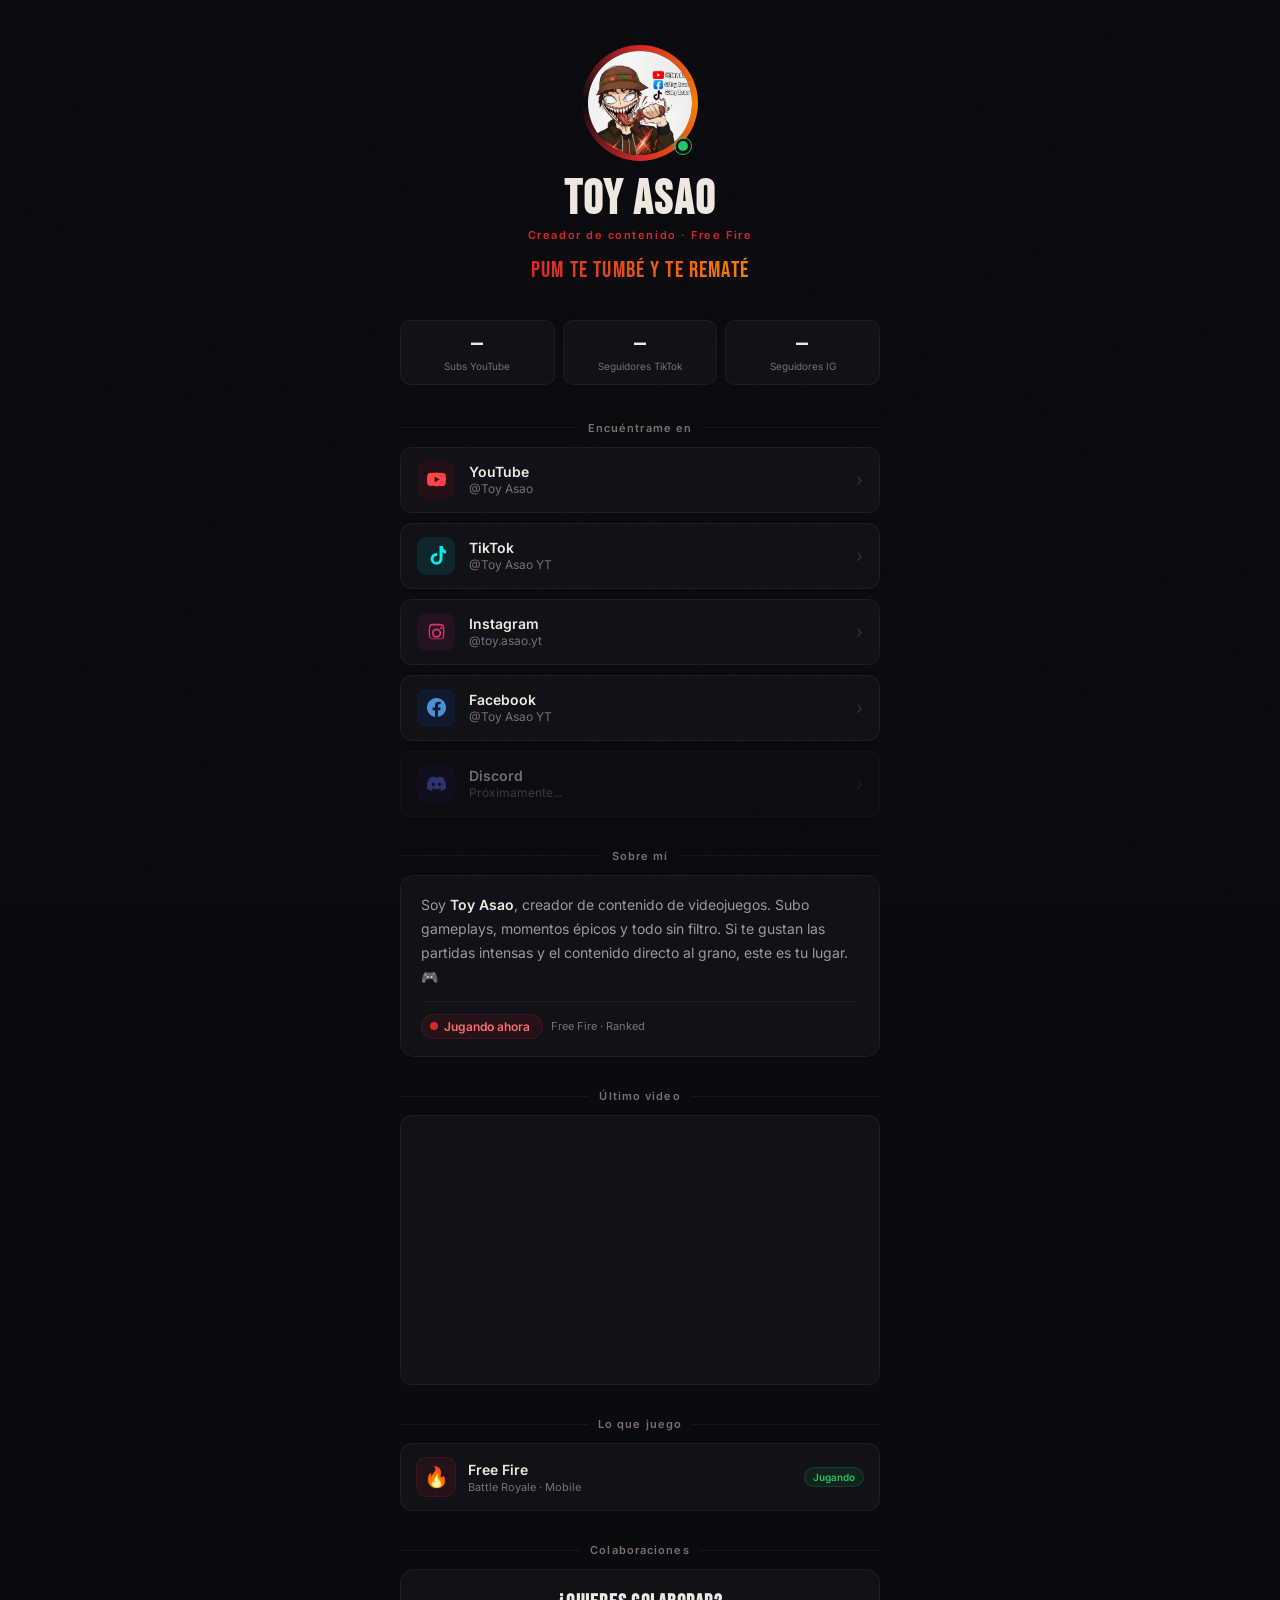
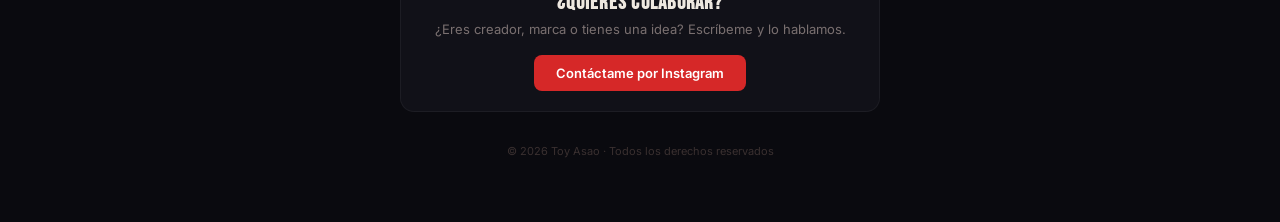
==== index.html @ 59c83bf9 "Add files via upload" ====
<!DOCTYPE html>
<html lang="es">
<head>
  <meta charset="UTF-8">
  <meta name="viewport" content="width=device-width, initial-scale=1.0">
  <title>Toy Asao — Free Fire Creator</title>
  <link rel="stylesheet" href="styles.css">
</head>
<body>

<main class="wrap">

  <!-- ══════════════════════════════════════
       HERO — Foto, nombre y frase
       ══════════════════════════════════════ -->
  <section class="hero">

    <div class="pfp-shell">
      <div class="pfp-ring"></div>
      <img class="pfp-img"
           src="[data-uri]"
           alt="Toy Asao">
      <div class="live-dot"></div>
    </div>

    <h1 class="name">Toy Asao</h1>
    <p class="tagline">Creador de contenido · Free Fire</p>
    <p class="phrase"><span>Pum te tumbé y te rematé</span></p>

  </section>


  <!-- ══════════════════════════════════════
       ESTADÍSTICAS
       Actualiza los números en script.js → STATS
       ══════════════════════════════════════ -->
  <div class="stats">
    <div class="stat">
      <span class="stat-num" id="yt-subs">—</span>
      <span class="stat-label">Subs YouTube</span>
    </div>
    <div class="stat">
      <span class="stat-num" id="tt-followers">—</span>
      <span class="stat-label">Seguidores TikTok</span>
    </div>
    <div class="stat">
      <span class="stat-num" id="ig-followers">—</span>
      <span class="stat-label">Seguidores IG</span>
    </div>
  </div>


  <!-- ══════════════════════════════════════
       REDES SOCIALES
       Para cambiar un link: edita el href=""
       ══════════════════════════════════════ -->
  <div class="sec-title">
    <div class="sec-line"></div>
    <span>Encuéntrame en</span>
    <div class="sec-line"></div>
  </div>

  <div class="links">

    <!-- YouTube -->
    <a class="link-btn btn-yt"
       href="https://youtube.com/@toyasao7"
       target="_blank" rel="noopener">
      <div class="btn-icon icon-yt">
        <svg fill="#FF4444" viewBox="0 0 24 24">
          <path d="M23.5 6.2a3 3 0 0 0-2.1-2.1C19.5 3.6 12 3.6 12 3.6s-7.5 0-9.4.5A3 3 0 0 0 .5 6.2 31.2 31.2 0 0 0 0 12a31.2 31.2 0 0 0 .5 5.8 3 3 0 0 0 2.1 2.1c1.9.5 9.4.5 9.4.5s7.5 0 9.4-.5a3 3 0 0 0 2.1-2.1A31.2 31.2 0 0 0 24 12a31.2 31.2 0 0 0-.5-5.8zM9.6 15.6V8.4l6.2 3.6-6.2 3.6z"/>
        </svg>
      </div>
      <div class="btn-info">
        <span class="btn-name">YouTube</span>
        <span class="btn-handle">@Toy Asao</span>
      </div>
      <span class="btn-arrow">›</span>
    </a>

    <!-- TikTok -->
    <a class="link-btn btn-tt"
       href="https://www.tiktok.com/@toyasao.ff"
       target="_blank" rel="noopener">
      <div class="btn-icon icon-tt">
        <svg fill="#00F2EA" viewBox="0 0 24 24">
          <path d="M19.6 0h-3.8v16.3a3.8 3.8 0 0 1-3.8 3.8 3.8 3.8 0 0 1-3.8-3.8 3.8 3.8 0 0 1 3.8-3.8c.4 0 .7 0 1 .1V8.8c-.3 0-.7-.1-1-.1A7.5 7.5 0 0 0 4.5 16.3 7.5 7.5 0 0 0 12 23.8a7.5 7.5 0 0 0 7.5-7.5V7.9A11.3 11.3 0 0 0 26 10V6.4a7.6 7.6 0 0 1-6.4-6.4z"/>
        </svg>
      </div>
      <div class="btn-info">
        <span class="btn-name">TikTok</span>
        <span class="btn-handle">@Toy Asao YT</span>
      </div>
      <span class="btn-arrow">›</span>
    </a>

    <!-- Instagram -->
    <a class="link-btn btn-ig"
       href="https://www.instagram.com/toy.asao.yt"
       target="_blank" rel="noopener">
      <div class="btn-icon icon-ig">
        <svg fill="#E1306C" viewBox="0 0 24 24">
          <path d="M12 2.2c3.2 0 3.6 0 4.9.1 3.3.1 4.8 1.7 4.9 4.9.1 1.3.1 1.6.1 4.8 0 3.2 0 3.6-.1 4.8-.1 3.2-1.6 4.8-4.9 4.9-1.3.1-1.6.1-4.9.1-3.2 0-3.6 0-4.8-.1-3.3-.1-4.8-1.7-4.9-4.9-.1-1.3-.1-1.6-.1-4.8 0-3.2 0-3.6.1-4.8C2.4 3.9 3.9 2.3 7.2 2.3c1.3-.1 1.6-.1 4.8-.1zm0 2.2c-3.1 0-3.5 0-4.7.1-2.3.1-3.3 1.1-3.4 3.4-.1 1.2-.1 1.5-.1 4.7s0 3.5.1 4.7c.1 2.3 1.1 3.3 3.4 3.4 1.2.1 1.5.1 4.7.1s3.5 0 4.7-.1c2.3-.1 3.3-1.1 3.4-3.4.1-1.2.1-1.5.1-4.7s0-3.5-.1-4.7c-.1-2.3-1.1-3.3-3.4-3.4-1.2-.1-1.5-.1-4.7-.1zm0 3.7a5.9 5.9 0 1 1 0 11.8A5.9 5.9 0 0 1 12 8.1zm0 2.2a3.7 3.7 0 1 0 0 7.4 3.7 3.7 0 0 0 0-7.4zm6.1-3.9a1.4 1.4 0 1 1 0 2.8 1.4 1.4 0 0 1 0-2.8z"/>
        </svg>
      </div>
      <div class="btn-info">
        <span class="btn-name">Instagram</span>
        <span class="btn-handle">@toy.asao.yt</span>
      </div>
      <span class="btn-arrow">›</span>
    </a>

    <!-- Facebook -->
    <a class="link-btn btn-fb"
       href="https://www.facebook.com/share/1F2mTrfVc9/"
       target="_blank" rel="noopener">
      <div class="btn-icon icon-fb">
        <svg fill="#4A90D9" viewBox="0 0 24 24">
          <path d="M24 12.1C24 5.4 18.6 0 12 0S0 5.4 0 12.1C0 18.1 4.4 23.1 10.1 24v-8.4H7.1v-3.5h3V9.4c0-3 1.8-4.6 4.5-4.6 1.3 0 2.7.2 2.7.2v2.9h-1.5c-1.5 0-1.9.9-1.9 1.9v2.2h3.3l-.5 3.5h-2.8V24C19.6 23.1 24 18.1 24 12.1z"/>
        </svg>
      </div>
      <div class="btn-info">
        <span class="btn-name">Facebook</span>
        <span class="btn-handle">@Toy Asao YT</span>
      </div>
      <span class="btn-arrow">›</span>
    </a>

    <!-- Discord — se activa automáticamente cuando pongas el link en script.js -->
    <a class="link-btn btn-dc btn-disabled"
       id="discord-btn"
       href="#"
       target="_blank" rel="noopener">
      <div class="btn-icon icon-dc">
        <svg fill="#5865F2" viewBox="0 0 24 24">
          <path d="M20.3 4.4A19.8 19.8 0 0 0 15.4 3c-.2.4-.5.9-.7 1.3a18.3 18.3 0 0 0-5.5 0A13.4 13.4 0 0 0 8.5 3 19.8 19.8 0 0 0 3.7 4.4C.5 9.2-.3 13.8.1 18.4a20 20 0 0 0 6.1 3.1c.5-.7.9-1.4 1.3-2.1-.7-.3-1.4-.6-2-1l.5-.4a14.2 14.2 0 0 0 12 0l.5.4c-.6.4-1.3.7-2 1 .4.7.8 1.4 1.3 2.1a19.9 19.9 0 0 0 6.1-3.1c.5-5.3-.9-9.9-3.6-14zM8 15.5c-1.2 0-2.1-1.1-2.1-2.4 0-1.3.9-2.4 2.1-2.4 1.2 0 2.1 1.1 2.1 2.4 0 1.3-.9 2.4-2.1 2.4zm7.9 0c-1.2 0-2.1-1.1-2.1-2.4 0-1.3.9-2.4 2.1-2.4 1.2 0 2.1 1.1 2.1 2.4 0 1.3-.9 2.4-2.1 2.4z"/>
        </svg>
      </div>
      <div class="btn-info">
        <span class="btn-name">Discord</span>
        <span class="btn-handle" id="discord-handle">Próximamente...</span>
      </div>
      <span class="btn-arrow">›</span>
    </a>

  </div>


  <!-- ══════════════════════════════════════
       SOBRE MÍ
       Edita el texto dentro del <p> si quieres
       ══════════════════════════════════════ -->
  <div class="sec-title">
    <div class="sec-line"></div>
    <span>Sobre mí</span>
    <div class="sec-line"></div>
  </div>

  <div class="about">
    <p>
      Soy <b>Toy Asao</b>, creador de contenido de videojuegos.
      Subo gameplays, momentos épicos y todo sin filtro.
      Si te gustan las partidas intensas y el contenido directo al grano,
      este es tu lugar. 🎮
    </p>
    <div class="about-game">
      <div class="game-badge">
        <div class="game-dot"></div>
        Jugando ahora
      </div>
      <span class="about-game-label">Free Fire · Ranked</span>
    </div>
  </div>


  <!-- ══════════════════════════════════════
       ÚLTIMO VIDEO DE YOUTUBE
       Para cambiar el video: reemplaza "toyasao7"
       con tu nombre de canal o pega el ID del video
       ══════════════════════════════════════ -->
  <div class="sec-title">
    <div class="sec-line"></div>
    <span>Último video</span>
    <div class="sec-line"></div>
  </div>

  <div class="video-section">
    <div class="video-embed">
      <iframe
        src="https://www.youtube.com/embed?listType=user_uploads&list=toyasao7&index=1"
        title="Último video de Toy Asao"
        allow="accelerometer; autoplay; clipboard-write; encrypted-media; gyroscope; picture-in-picture"
        allowfullscreen>
      </iframe>
    </div>
  </div>


  <!-- ══════════════════════════════════════
       LO QUE JUEGO
       Para agregar más juegos: copia un .game-card
       y cambia el emoji, título y estado
       ══════════════════════════════════════ -->
  <div class="sec-title">
    <div class="sec-line"></div>
    <span>Lo que juego</span>
    <div class="sec-line"></div>
  </div>

  <div class="games">
    <div class="games-grid">

      <div class="game-card">
        <div class="game-icon">🔥</div>
        <div class="game-info">
          <span class="game-title">Free Fire</span>
          <span class="game-status">Battle Royale · Mobile</span>
        </div>
        <span class="playing-badge">Jugando</span>
      </div>

      <!-- Para agregar otro juego, descomenta esto y edita:
      <div class="game-card">
        <div class="game-icon">🎮</div>
        <div class="game-info">
          <span class="game-title">Nombre del juego</span>
          <span class="game-status">Género · Plataforma</span>
        </div>
        <span class="playing-badge">Jugando</span>
      </div>
      -->

    </div>
  </div>


  <!-- ══════════════════════════════════════
       COLABORACIONES
       Cambia el href del botón si prefieres
       otro canal de contacto
       ══════════════════════════════════════ -->
  <div class="sec-title">
    <div class="sec-line"></div>
    <span>Colaboraciones</span>
    <div class="sec-line"></div>
  </div>

  <div class="contact">
    <h3>¿Quieres colaborar?</h3>
    <p>¿Eres creador, marca o tienes una idea? Escríbeme y lo hablamos.</p>
    <a class="contact-btn"
       href="https://www.instagram.com/toy.asao.yt"
       target="_blank" rel="noopener">
      Contáctame por Instagram
    </a>
  </div>


  <!-- FOOTER -->
  <p class="footer">© 2026 Toy Asao · Todos los derechos reservados</p>

</main>

<script src="script.js"></script>
</body>
</html>
---- styles.css ----
/* ============================================
   TOY ASAO — styles.css
   Paleta: rojo #D62828 · naranja #F77F00
   Fuentes: Bebas Neue (títulos) · Inter (texto)
   ============================================ */

@import url('https://fonts.googleapis.com/css2?family=Bebas+Neue&family=Inter:wght@400;500;600&display=swap');

/* ── VARIABLES ── */
:root {
  --bg:           #0A0A0F;
  --surface:      #111118;
  --surface2:     #18181F;
  --border:       #FFFFFF0D;
  --border-hover: #FFFFFF22;
  --red:          #D62828;
  --red-glow:     #D6282844;
  --red-dim:      #D6282818;
  --orange:       #F77F00;
  --text:         #EEE8E0;
  --text-muted:   #7A7070;
  --text-dim:     #3A3030;
}

/* ── RESET ── */
*, *::before, *::after {
  margin: 0;
  padding: 0;
  box-sizing: border-box;
}

html { scroll-behavior: smooth; }

/* ── BASE ── */
body {
  background: var(--bg);
  color: var(--text);
  font-family: 'Inter', sans-serif;
  min-height: 100vh;
  overflow-x: hidden;
}

/* Textura de ruido sutil */
body::before {
  content: '';
  position: fixed;
  inset: 0;
  background-image: url("data:image/svg+xml,%3Csvg viewBox='0 0 200 200' xmlns='http://www.w3.org/2000/svg'%3E%3Cfilter id='n'%3E%3CfeTurbulence type='fractalNoise' baseFrequency='0.9' numOctaves='4' stitchTiles='stitch'/%3E%3C/filter%3E%3Crect width='100%25' height='100%25' filter='url(%23n)' opacity='0.03'/%3E%3C/svg%3E");
  pointer-events: none;
  z-index: 0;
  opacity: 0.4;
}

/* ── LAYOUT ── */
.wrap {
  position: relative;
  z-index: 1;
  max-width: 520px;
  margin: 0 auto;
  padding: 3rem 1.25rem 4rem;
  display: flex;
  flex-direction: column;
  align-items: center;
}

/* ── SEPARADORES DE SECCIÓN ── */
.sec-title {
  width: 100%;
  display: flex;
  align-items: center;
  gap: 10px;
  margin-bottom: 0.75rem;
  margin-top: 0.25rem;
}
.sec-title span {
  font-size: 11px;
  font-weight: 600;
  color: var(--text-muted);
  letter-spacing: 0.1em;
  white-space: nowrap;
}
.sec-line {
  flex: 1;
  height: 1px;
  background: var(--border);
}

/* ============================================
   HERO
   ============================================ */
.hero {
  display: flex;
  flex-direction: column;
  align-items: center;
  width: 100%;
  animation: fadeIn 0.6s ease both;
}

/* Foto de perfil */
.pfp-shell {
  position: relative;
  width: 110px;
  height: 110px;
  margin-bottom: 1.1rem;
}
.pfp-ring {
  position: absolute;
  inset: -3px;
  border-radius: 50%;
  background: conic-gradient(var(--red), var(--orange), var(--red), #0A0A0F, var(--red));
  animation: spin 6s linear infinite;
}
.pfp-img {
  position: absolute;
  inset: 3px;
  border-radius: 50%;
  object-fit: cover;
  object-position: center top;
  background: var(--surface);
  width: calc(100% - 6px);
  height: calc(100% - 6px);
}

/* Punto verde de "activo" */
.live-dot {
  position: absolute;
  bottom: 5px;
  right: 5px;
  width: 14px;
  height: 14px;
  background: #22C55E;
  border: 2.5px solid var(--bg);
  border-radius: 50%;
  z-index: 2;
}
.live-dot::after {
  content: '';
  position: absolute;
  inset: -4px;
  border-radius: 50%;
  border: 1.5px solid #22C55E;
  animation: pulse 2s ease infinite;
}

/* Nombre y textos del hero */
.name {
  font-family: 'Bebas Neue', sans-serif;
  font-size: 3rem;
  letter-spacing: 0.04em;
  line-height: 1;
  color: var(--text);
  text-align: center;
  margin-bottom: 0.3rem;
}
.tagline {
  font-size: 11px;
  font-weight: 600;
  letter-spacing: 0.14em;
  color: var(--red);
  text-align: center;
  margin-bottom: 0.9rem;
}
.phrase {
  font-family: 'Bebas Neue', sans-serif;
  font-size: 1.45rem;
  letter-spacing: 0.05em;
  text-align: center;
  margin-bottom: 2.2rem;
  line-height: 1.2;
  max-width: 340px;
}
.phrase span {
  background: linear-gradient(90deg, var(--red), var(--orange));
  -webkit-background-clip: text;
  -webkit-text-fill-color: transparent;
  background-clip: text;
}

/* ============================================
   ESTADÍSTICAS
   ============================================ */
.stats {
  display: grid;
  grid-template-columns: repeat(3, 1fr);
  gap: 8px;
  width: 100%;
  margin-bottom: 2rem;
  animation: fadeIn 0.6s ease 0.15s both;
}
.stat {
  background: var(--surface);
  border: 1px solid var(--border);
  border-radius: 10px;
  padding: 12px 8px;
  text-align: center;
}
.stat-num {
  font-family: 'Bebas Neue', sans-serif;
  font-size: 1.5rem;
  letter-spacing: 0.04em;
  color: var(--text);
  line-height: 1;
  display: block;
}
.stat-label {
  font-size: 10px;
  color: var(--text-muted);
  margin-top: 3px;
  display: block;
}

/* ============================================
   BOTONES DE REDES SOCIALES
   ============================================ */
.links {
  width: 100%;
  display: flex;
  flex-direction: column;
  gap: 10px;
  margin-bottom: 1.75rem;
  animation: fadeIn 0.6s ease 0.25s both;
}

.link-btn {
  display: flex;
  align-items: center;
  gap: 14px;
  padding: 13px 16px;
  background: var(--surface);
  border: 1px solid var(--border);
  border-radius: 12px;
  text-decoration: none;
  color: var(--text);
  transition: border-color 0.2s, transform 0.2s, box-shadow 0.2s;
  position: relative;
  overflow: hidden;
}

/* Barra lateral de color al hacer hover */
.link-btn::before {
  content: '';
  position: absolute;
  left: 0; top: 0; bottom: 0;
  width: 3px;
  border-radius: 12px 0 0 12px;
  opacity: 0;
  transition: opacity 0.2s;
}
.link-btn:hover {
  transform: translateX(4px);
  border-color: var(--border-hover);
}
.link-btn:hover::before { opacity: 1; }

/* Colores por red social */
.btn-yt::before  { background: #FF0000; }
.btn-yt:hover    { box-shadow: -3px 0 12px #FF000030; }
.btn-tt::before  { background: #00F2EA; }
.btn-tt:hover    { box-shadow: -3px 0 12px #00F2EA30; }
.btn-ig::before  { background: #E1306C; }
.btn-ig:hover    { box-shadow: -3px 0 12px #E1306C30; }
.btn-fb::before  { background: #1877F2; }
.btn-fb:hover    { box-shadow: -3px 0 12px #1877F230; }
.btn-dc::before  { background: #5865F2; }
.btn-dc:hover    { box-shadow: -3px 0 12px #5865F230; }

/* Icono cuadrado de cada red */
.btn-icon {
  width: 38px;
  height: 38px;
  border-radius: 9px;
  display: flex;
  align-items: center;
  justify-content: center;
  flex-shrink: 0;
}
.icon-yt { background: #FF000018; }
.icon-tt { background: #00F2EA18; }
.icon-ig { background: #E1306C18; }
.icon-fb { background: #1877F218; }
.icon-dc { background: #5865F218; }
.btn-icon svg { width: 19px; height: 19px; display: block; }

/* Texto del botón */
.btn-info  { flex: 1; }
.btn-name  { font-size: 14px; font-weight: 600; display: block; color: var(--text); }
.btn-handle { font-size: 12px; color: var(--text-muted); margin-top: 1px; display: block; }

/* Flecha */
.btn-arrow {
  color: var(--text-dim);
  font-size: 18px;
  transition: color 0.2s, transform 0.2s;
  line-height: 1;
}
.link-btn:hover .btn-arrow {
  color: var(--text-muted);
  transform: translateX(2px);
}

/* Discord deshabilitado mientras no hay link */
.btn-disabled {
  opacity: 0.45;
  pointer-events: none;
  cursor: default;
}

/* ============================================
   SOBRE MÍ
   ============================================ */
.about {
  width: 100%;
  background: var(--surface);
  border: 1px solid var(--border);
  border-radius: 14px;
  padding: 1.1rem 1.25rem;
  margin-bottom: 1.75rem;
  animation: fadeIn 0.6s ease 0.35s both;
}
.about p {
  font-size: 14px;
  line-height: 1.7;
  color: #A09898;
}
.about p b { color: var(--text); font-weight: 600; }

/* Badge de juego actual */
.about-game {
  display: flex;
  align-items: center;
  gap: 8px;
  margin-top: 0.75rem;
  padding-top: 0.75rem;
  border-top: 1px solid var(--border);
}
.game-badge {
  display: inline-flex;
  align-items: center;
  gap: 6px;
  background: var(--red-dim);
  border: 1px solid #D6282830;
  border-radius: 20px;
  padding: 4px 12px 4px 8px;
  font-size: 12px;
  font-weight: 600;
  color: #FF6B6B;
}
.game-dot {
  width: 8px;
  height: 8px;
  background: var(--red);
  border-radius: 50%;
  flex-shrink: 0;
}
.about-game-label {
  font-size: 11px;
  color: var(--text-muted);
}

/* ============================================
   ÚLTIMO VIDEO
   ============================================ */
.video-section {
  width: 100%;
  margin-bottom: 1.75rem;
  animation: fadeIn 0.6s ease 0.4s both;
}
.video-embed {
  width: 100%;
  aspect-ratio: 16 / 9;
  border-radius: 12px;
  overflow: hidden;
  border: 1px solid var(--border);
  background: var(--surface);
}
.video-embed iframe {
  width: 100%;
  height: 100%;
  border: none;
  display: block;
}

/* ============================================
   JUEGOS
   ============================================ */
.games {
  width: 100%;
  margin-bottom: 1.75rem;
  animation: fadeIn 0.6s ease 0.45s both;
}
.games-grid {
  display: grid;
  grid-template-columns: 1fr;
  gap: 8px;
}
.game-card {
  background: var(--surface);
  border: 1px solid var(--border);
  border-radius: 12px;
  padding: 13px 15px;
  display: flex;
  align-items: center;
  gap: 12px;
}
.game-icon {
  width: 40px;
  height: 40px;
  border-radius: 10px;
  background: var(--red-dim);
  border: 1px solid #D6282828;
  display: flex;
  align-items: center;
  justify-content: center;
  font-size: 20px;
  flex-shrink: 0;
}
.game-info  { flex: 1; }
.game-title  { font-size: 14px; font-weight: 600; color: var(--text); display: block; }
.game-status { font-size: 11px; color: var(--text-muted); margin-top: 2px; display: block; }
.playing-badge {
  font-size: 10px;
  font-weight: 600;
  background: #22C55E18;
  color: #22C55E;
  border: 1px solid #22C55E30;
  padding: 3px 8px;
  border-radius: 20px;
  white-space: nowrap;
}

/* ============================================
   COLABORACIONES / CONTACTO
   ============================================ */
.contact {
  width: 100%;
  background: var(--surface);
  border: 1px solid var(--border);
  border-radius: 14px;
  padding: 1.25rem;
  text-align: center;
  margin-bottom: 2rem;
  animation: fadeIn 0.6s ease 0.5s both;
}
.contact h3 {
  font-family: 'Bebas Neue', sans-serif;
  font-size: 1.3rem;
  letter-spacing: 0.06em;
  color: var(--text);
  margin-bottom: 0.3rem;
}
.contact p {
  font-size: 13px;
  color: var(--text-muted);
  margin-bottom: 1rem;
  line-height: 1.5;
}
.contact-btn {
  display: inline-flex;
  align-items: center;
  gap: 8px;
  background: var(--red);
  color: #fff;
  font-size: 13px;
  font-weight: 600;
  padding: 10px 22px;
  border-radius: 8px;
  text-decoration: none;
  transition: background 0.2s, transform 0.15s;
}
.contact-btn:hover {
  background: #B52020;
  transform: translateY(-1px);
}

/* ============================================
   FOOTER
   ============================================ */
.footer {
  font-size: 11px;
  color: var(--text-dim);
  text-align: center;
  animation: fadeIn 0.6s ease 0.6s both;
}

/* ============================================
   ANIMACIONES
   ============================================ */
@keyframes fadeIn {
  from { opacity: 0; transform: translateY(14px); }
  to   { opacity: 1; transform: translateY(0); }
}
@keyframes spin {
  to { transform: rotate(360deg); }
}
@keyframes pulse {
  0%, 100% { opacity: 1; transform: scale(1); }
  50%       { opacity: 0; transform: scale(1.8); }
}

/* ============================================
   RESPONSIVE MÓVIL
   ============================================ */
@media (max-width: 420px) {
  .name { font-size: 2.4rem; }
  .wrap { padding: 2rem 1rem 3rem; }
}
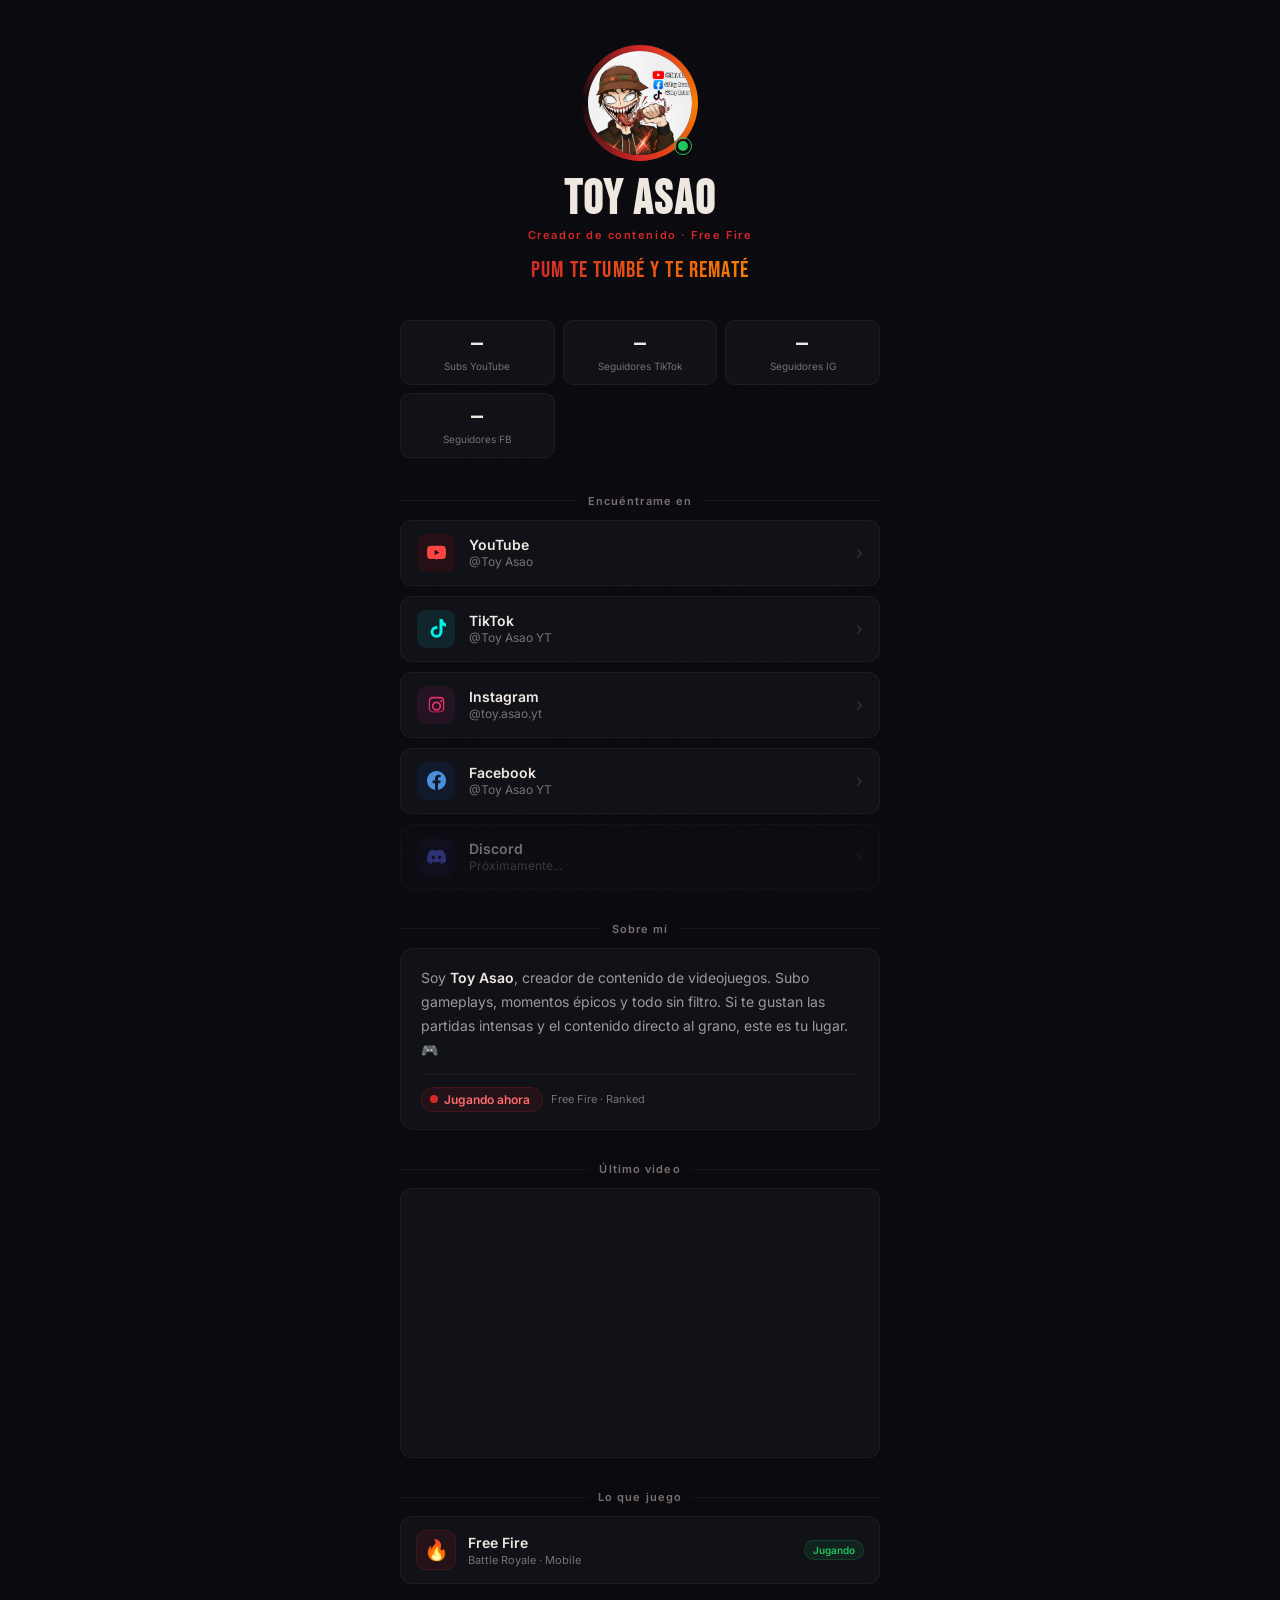
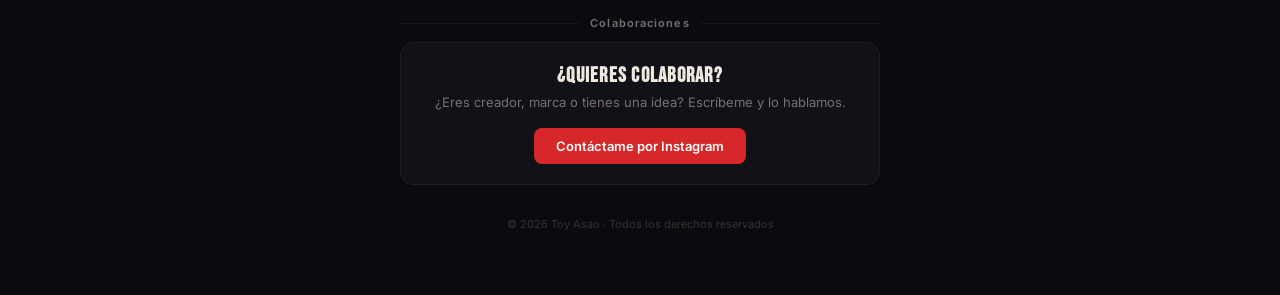
==== commit 0df6f72b: "Update index.html" ====
--- a/index.html
+++ b/index.html
@@ -46,6 +46,10 @@
     <div class="stat">
       <span class="stat-num" id="ig-followers">—</span>
       <span class="stat-label">Seguidores IG</span>
+    </div>
+    <div class="stat">
+      <span class="stat-num" id="fb-followers">—</span>
+      <span class="stat-label">Seguidores FB</span>
     </div>
   </div>
 
@@ -263,4 +267,4 @@
 
 <script src="script.js"></script>
 </body>
-</html>+</html>
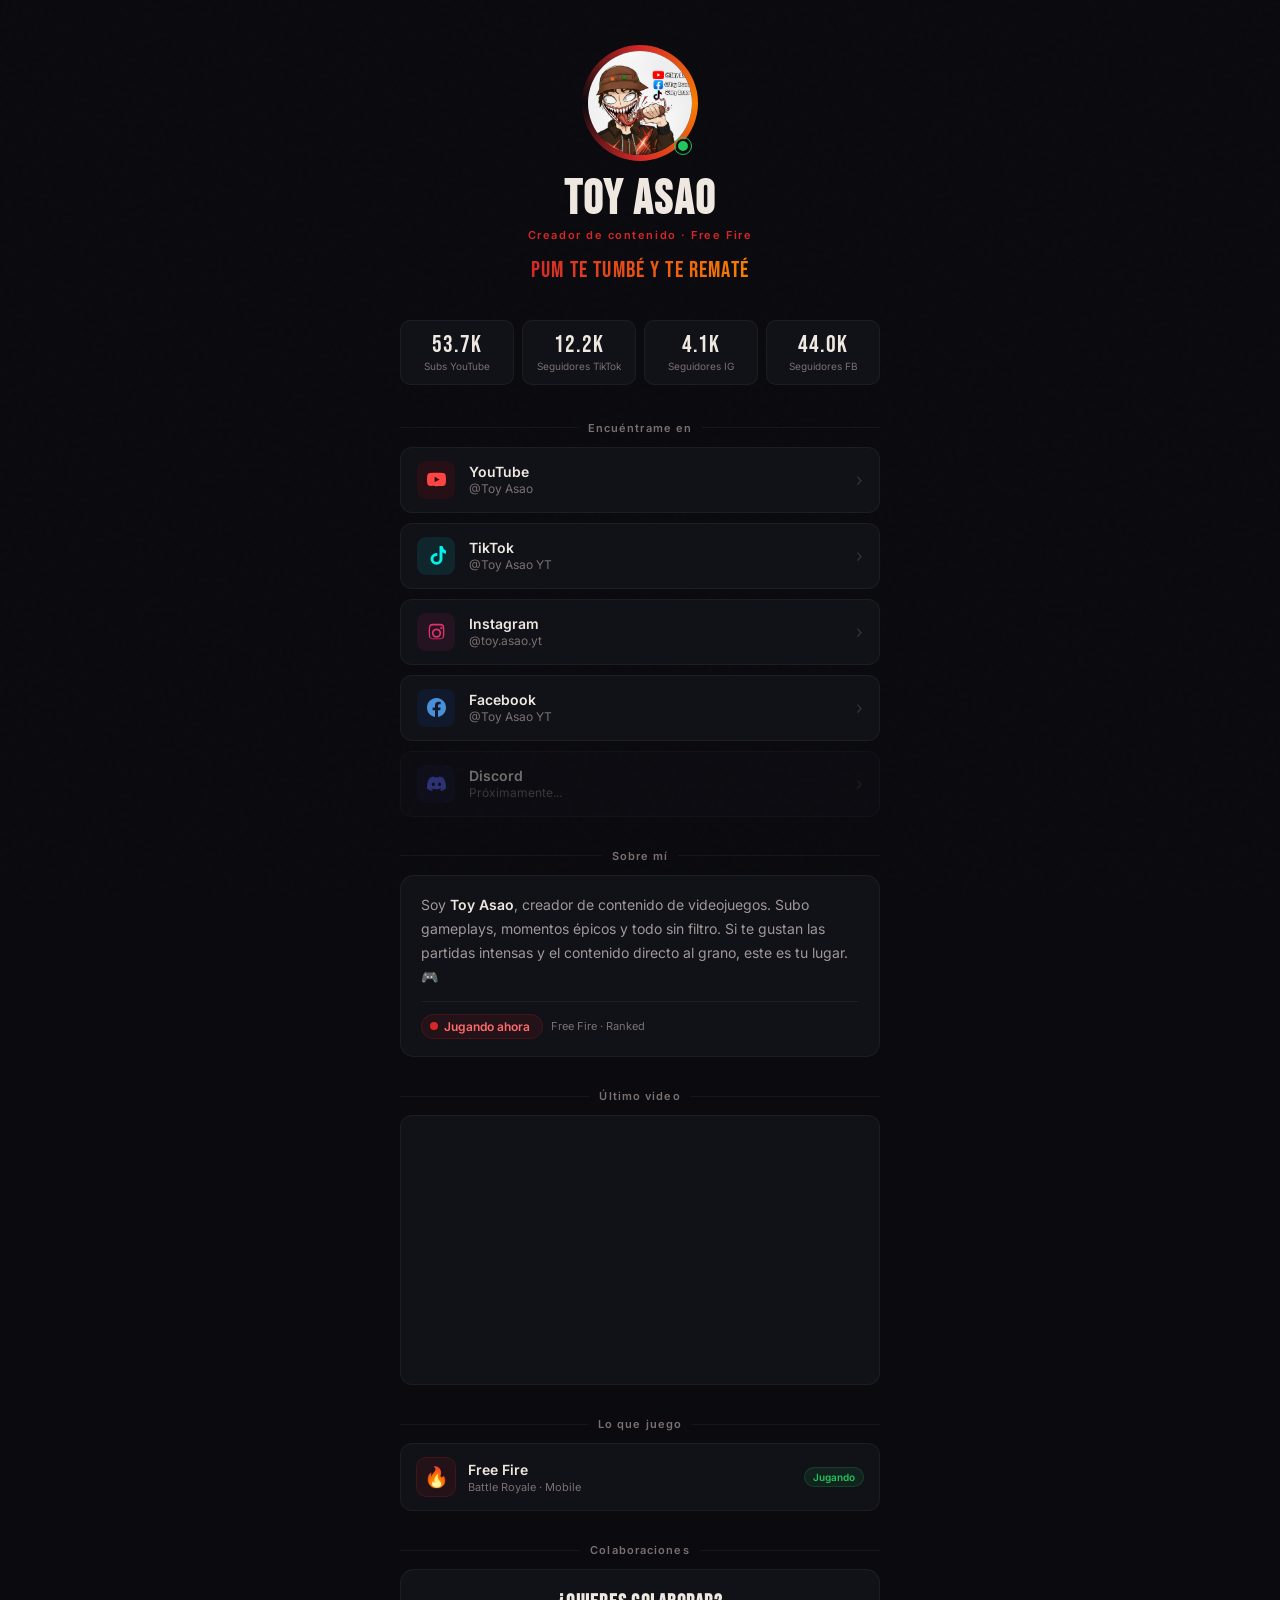
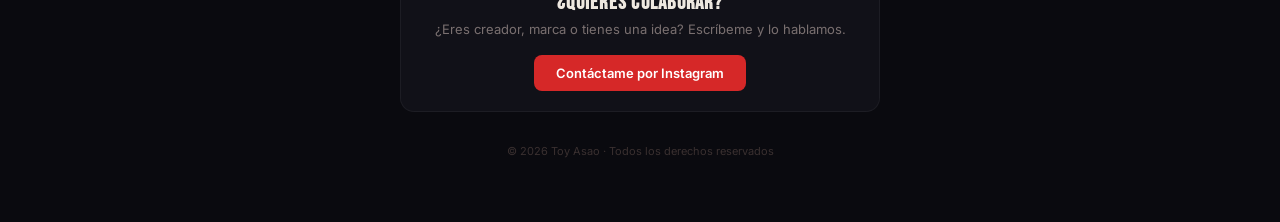
==== commit 0444b726: "Update index.html" ====
--- a/index.html
+++ b/index.html
@@ -2,6 +2,9 @@
 <html lang="es">
 <head>
   <meta charset="UTF-8">
+  <meta http-equiv="Cache-Control" content="no-cache, no-store, must-revalidate">
+  <meta http-equiv="Pragma" content="no-cache">
+  <meta http-equiv="Expires" content="0">
   <meta name="viewport" content="width=device-width, initial-scale=1.0">
   <title>Toy Asao — Free Fire Creator</title>
   <link rel="stylesheet" href="styles.css">
@@ -265,6 +268,6 @@
 
 </main>
 
-<script src="script.js"></script>
+<script src="script.js?v=1"></script>
 </body>
 </html>
--- a/styles.css
+++ b/styles.css
@@ -181,7 +181,7 @@
    ============================================ */
 .stats {
   display: grid;
-  grid-template-columns: repeat(3, 1fr);
+  grid-template-columns: repeat(4, 1fr);
   gap: 8px;
   width: 100%;
   margin-bottom: 2rem;
@@ -503,4 +503,5 @@
 @media (max-width: 420px) {
   .name { font-size: 2.4rem; }
   .wrap { padding: 2rem 1rem 3rem; }
-}
+  .stats { grid-template-columns: repeat(2, 1fr); }
+}
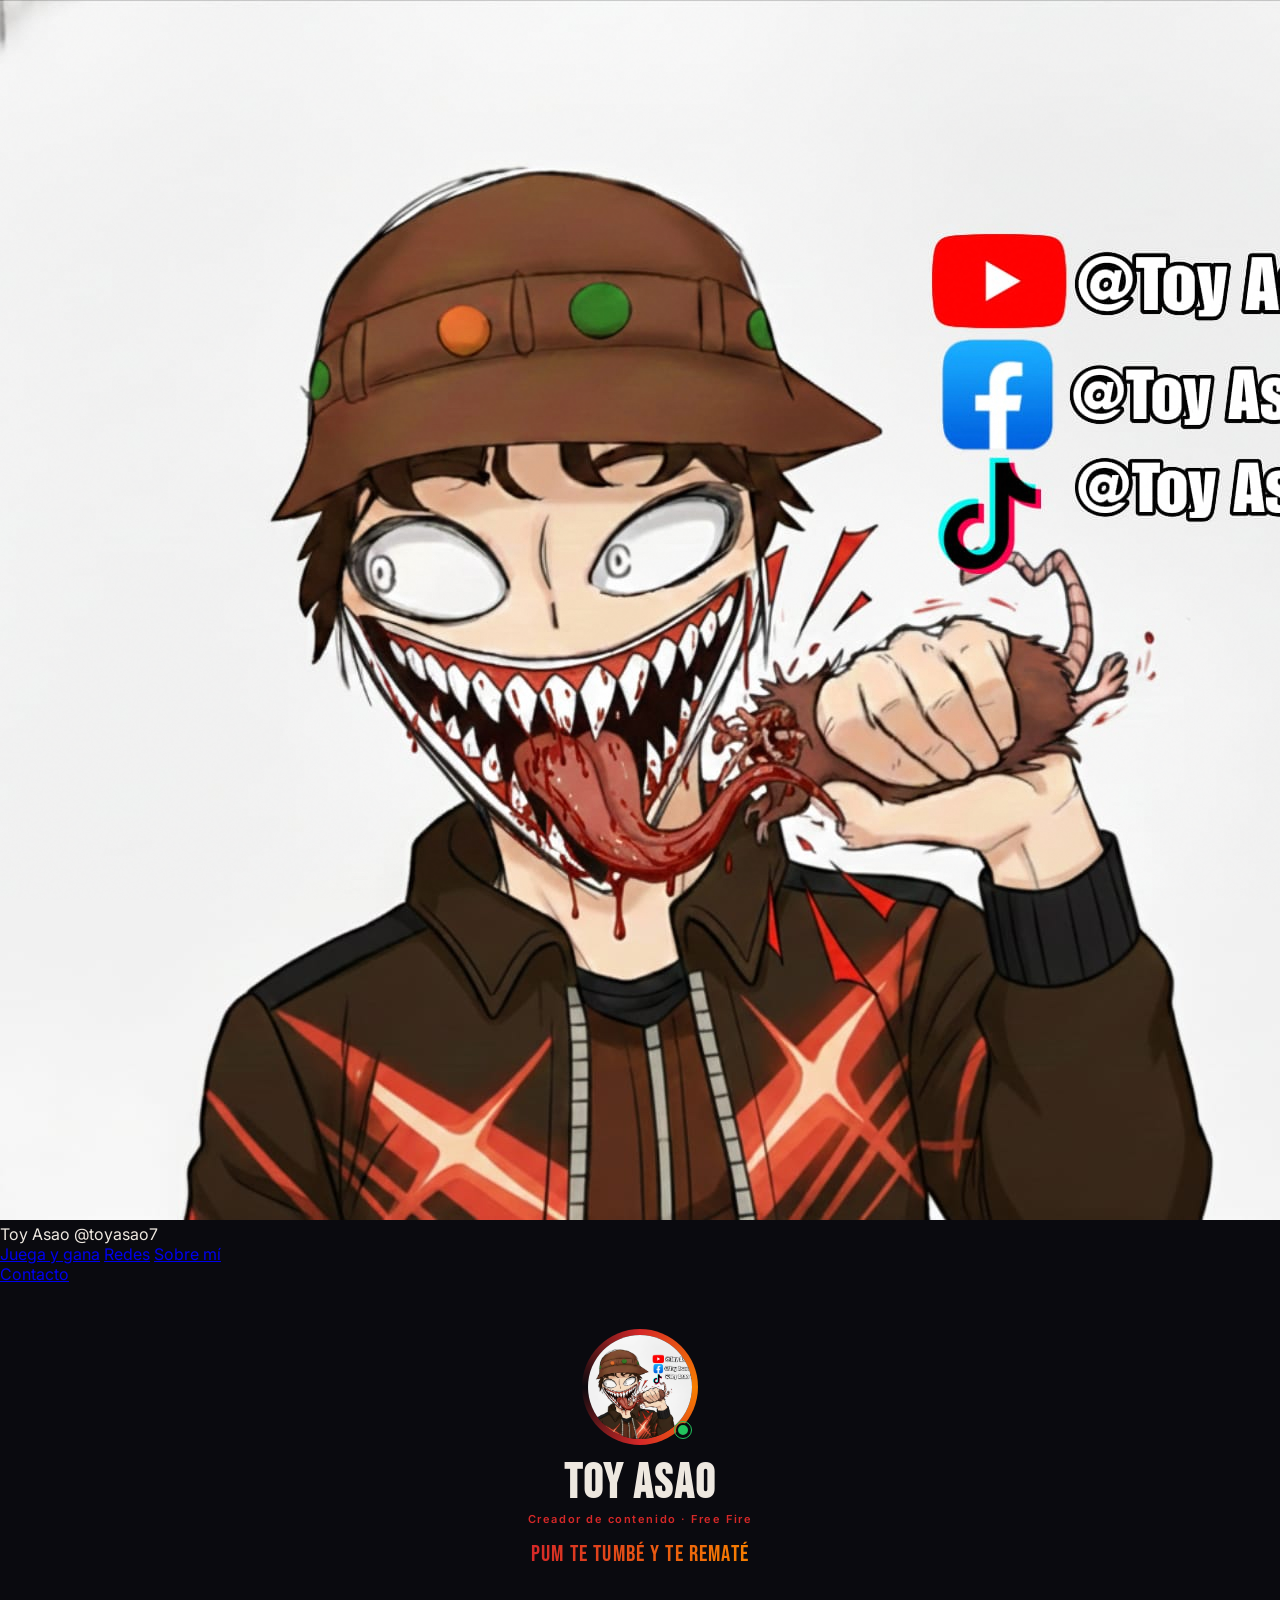
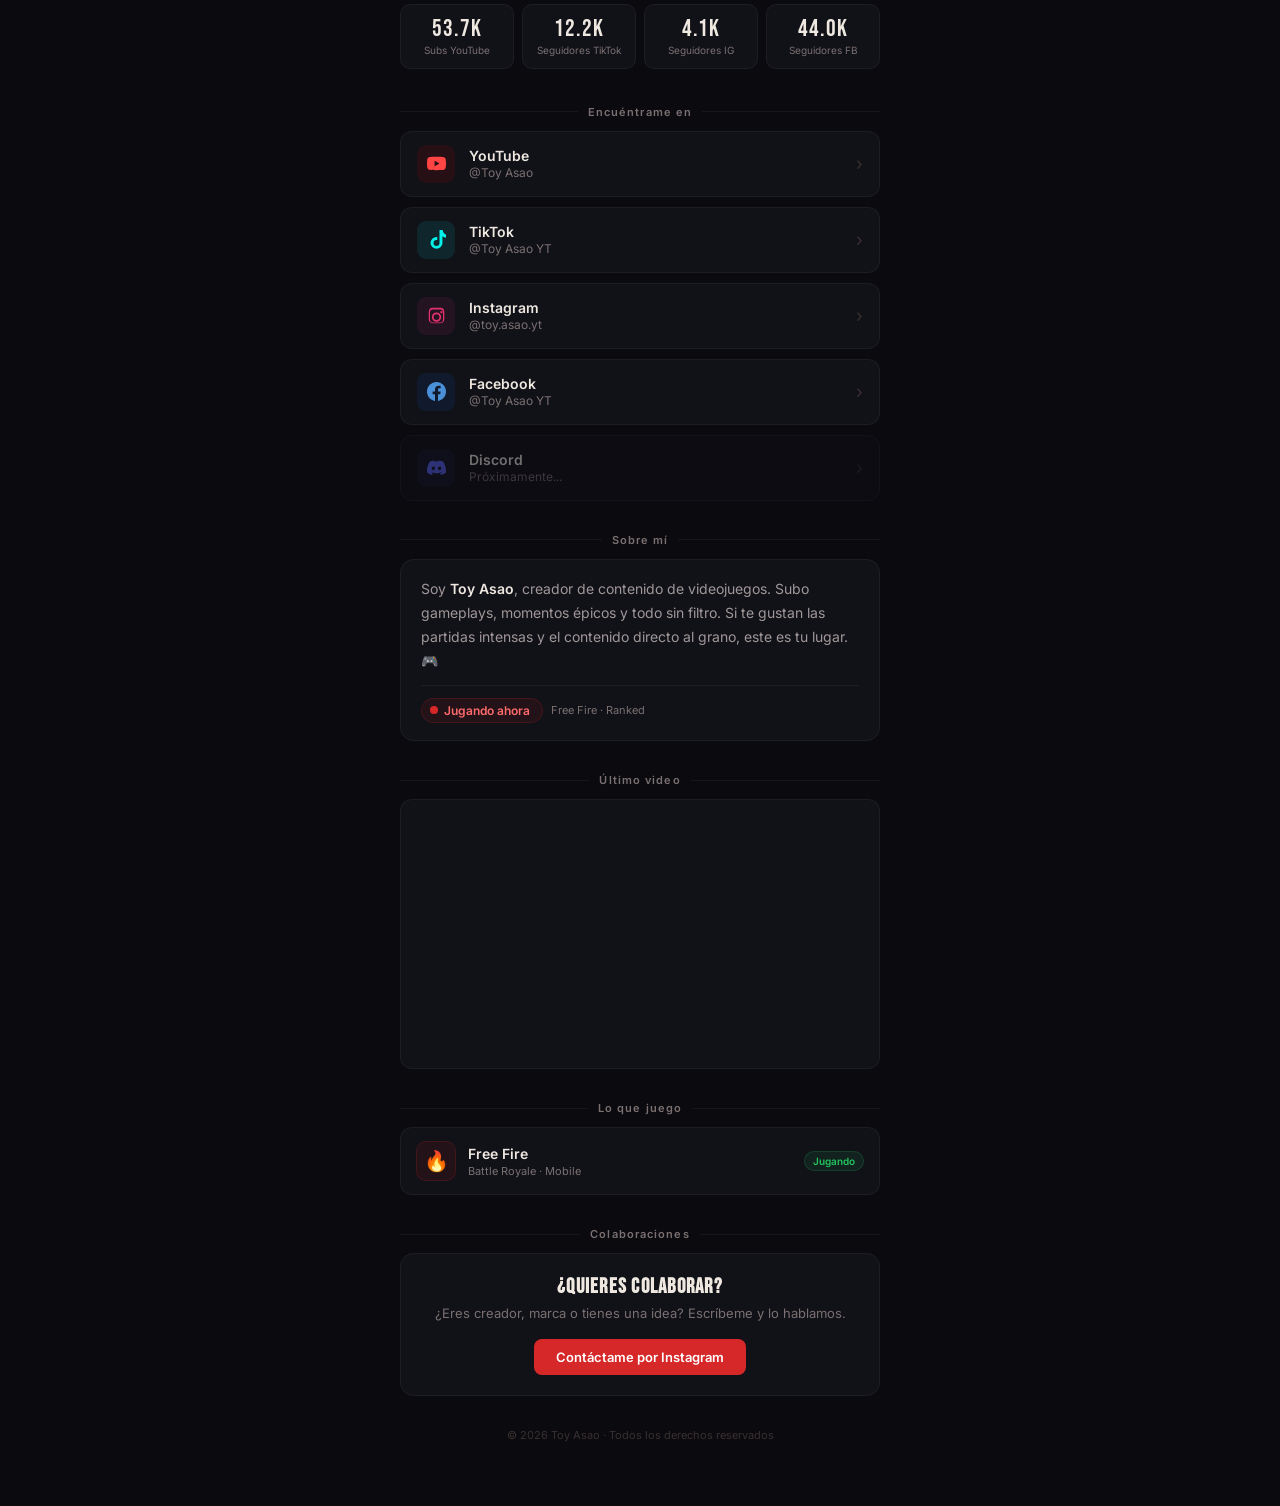
==== commit 0cd74d11: "Update index.html" ====
--- a/index.html
+++ b/index.html
@@ -11,6 +11,24 @@
 </head>
 <body>
 
+<nav class="navbar">
+  <div class="nav-left">
+    <div class="nav-avatar"><img src="foto.jpg" alt="Toy Asao"></div>
+    <div class="nav-id">
+      <span class="n">Toy Asao</span>
+      <span class="h">@toyasao7</span>
+    </div>
+  </div>
+
+  <div class="nav-links">
+    <a href="#">Juega y gana</a>
+    <a href="#redes">Redes</a>
+    <a href="#sobre">Sobre mí</a>
+  </div>
+
+  <a class="nav-contact" href="https://www.instagram.com/toy.asao.yt" target="_blank" rel="noopener">Contacto</a>
+</nav>
+
 <main class="wrap">
 
   <!-- ══════════════════════════════════════
@@ -21,7 +39,7 @@
     <div class="pfp-shell">
       <div class="pfp-ring"></div>
       <img class="pfp-img"
-           src="[data-uri]"
+           src="foto.jpg"
            alt="Toy Asao">
       <div class="live-dot"></div>
     </div>
@@ -61,7 +79,7 @@
        REDES SOCIALES
        Para cambiar un link: edita el href=""
        ══════════════════════════════════════ -->
-  <div class="sec-title">
+  <div class="sec-title" id="redes">
     <div class="sec-line"></div>
     <span>Encuéntrame en</span>
     <div class="sec-line"></div>
@@ -157,7 +175,7 @@
        SOBRE MÍ
        Edita el texto dentro del <p> si quieres
        ══════════════════════════════════════ -->
-  <div class="sec-title">
+  <div class="sec-title" id="sobre">
     <div class="sec-line"></div>
     <span>Sobre mí</span>
     <div class="sec-line"></div>
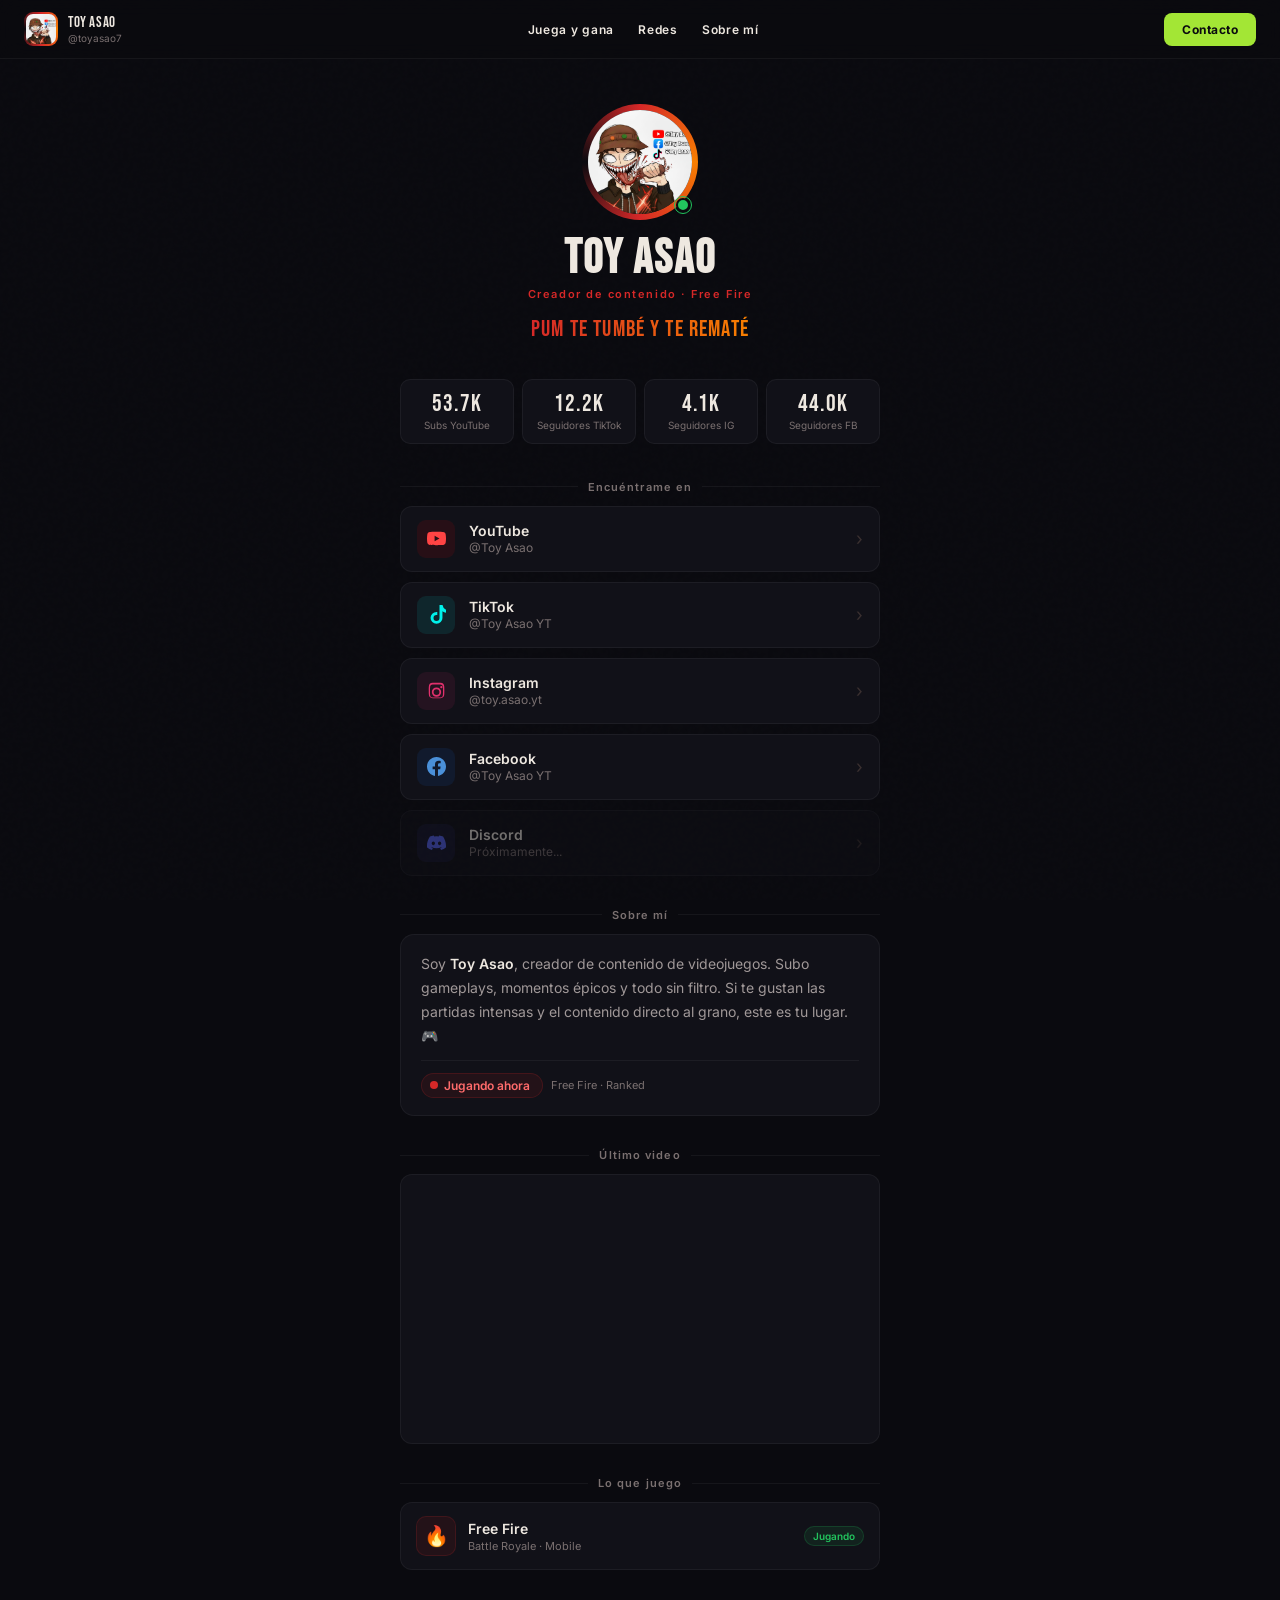
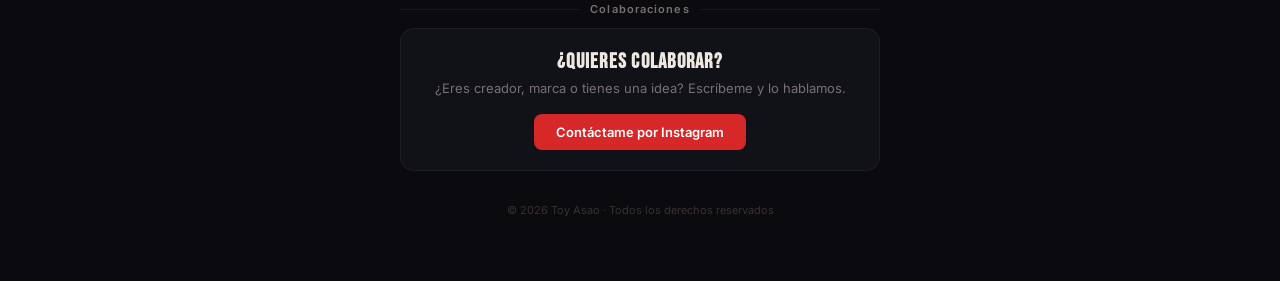
==== commit 7a74d99a: "Update index.html" ====
--- a/index.html
+++ b/index.html
@@ -21,7 +21,7 @@
   </div>
 
   <div class="nav-links">
-    <a href="#">Juega y gana</a>
+    <a href="jackpot.html">Juega y gana</a>
     <a href="#redes">Redes</a>
     <a href="#sobre">Sobre mí</a>
   </div>
--- a/styles.css
+++ b/styles.css
@@ -51,6 +51,68 @@
   opacity: 0.4;
 }
 
+/* ============================================
+   NAVBAR SUPERIOR
+   ============================================ */
+.navbar {
+  display: flex;
+  align-items: center;
+  justify-content: space-between;
+  gap: 1.5rem;
+  padding: 12px 1.5rem;
+  background: rgba(10, 10, 15, .9);
+  backdrop-filter: blur(10px);
+  border-bottom: 1px solid var(--border);
+  position: sticky;
+  top: 0;
+  z-index: 50;
+}
+
+.nav-left { display: flex; align-items: center; gap: 10px; flex-shrink: 0; }
+.nav-avatar {
+  width: 34px; height: 34px; border-radius: 9px; padding: 2px;
+  background: conic-gradient(var(--red), var(--orange), var(--red), #0A0A0F, var(--red));
+  display: flex; align-items: center; justify-content: center; flex-shrink: 0;
+}
+.nav-avatar img {
+  width: 100%; height: 100%; border-radius: 7px;
+  object-fit: cover; object-position: center top; display: block;
+}
+.nav-id .n { font-family: 'Bebas Neue', sans-serif; font-size: 15px; letter-spacing: .04em; line-height: 1; display: block; }
+.nav-id .h { font-size: 10px; color: var(--text-muted); display: block; margin-top: 2px; }
+
+.nav-links { display: flex; gap: 1.5rem; align-items: center; flex: 1; justify-content: center; }
+.nav-links a {
+  font-size: 12px; font-weight: 600; letter-spacing: .06em;
+  color: var(--text); text-decoration: none; padding: 6px 0; position: relative;
+}
+.nav-links a::after {
+  content: ''; position: absolute; left: 0; bottom: -2px; width: 0; height: 2px;
+  background: linear-gradient(90deg, var(--red), var(--orange)); transition: width .2s;
+}
+.nav-links a:hover::after { width: 100%; }
+
+.nav-contact {
+  flex-shrink: 0;
+  background: #A3E635;
+  color: #0A0A0F; font-size: 12px; font-weight: 700; letter-spacing: .04em;
+  padding: 9px 18px; border-radius: 8px; text-decoration: none; white-space: nowrap;
+  box-shadow: inset 0 0 0 0 #D9FF6690, 0 0 0 0 #A3E63500;
+  transition: transform .15s, box-shadow .25s, background .25s;
+}
+.nav-contact:hover {
+  transform: translateY(-1px);
+  background: #B6F23D;
+  box-shadow: inset 0 0 14px 2px #EFFFAA, 0 0 22px 4px #A3E63590;
+}
+
+@media (max-width: 480px) {
+  .nav-links { display: none; }
+}
+
+/* Evita que la barra fija tape las secciones al usar anclas */
+#redes, #sobre { scroll-margin-top: 70px; }
+
 /* ── LAYOUT ── */
 .wrap {
   position: relative;
